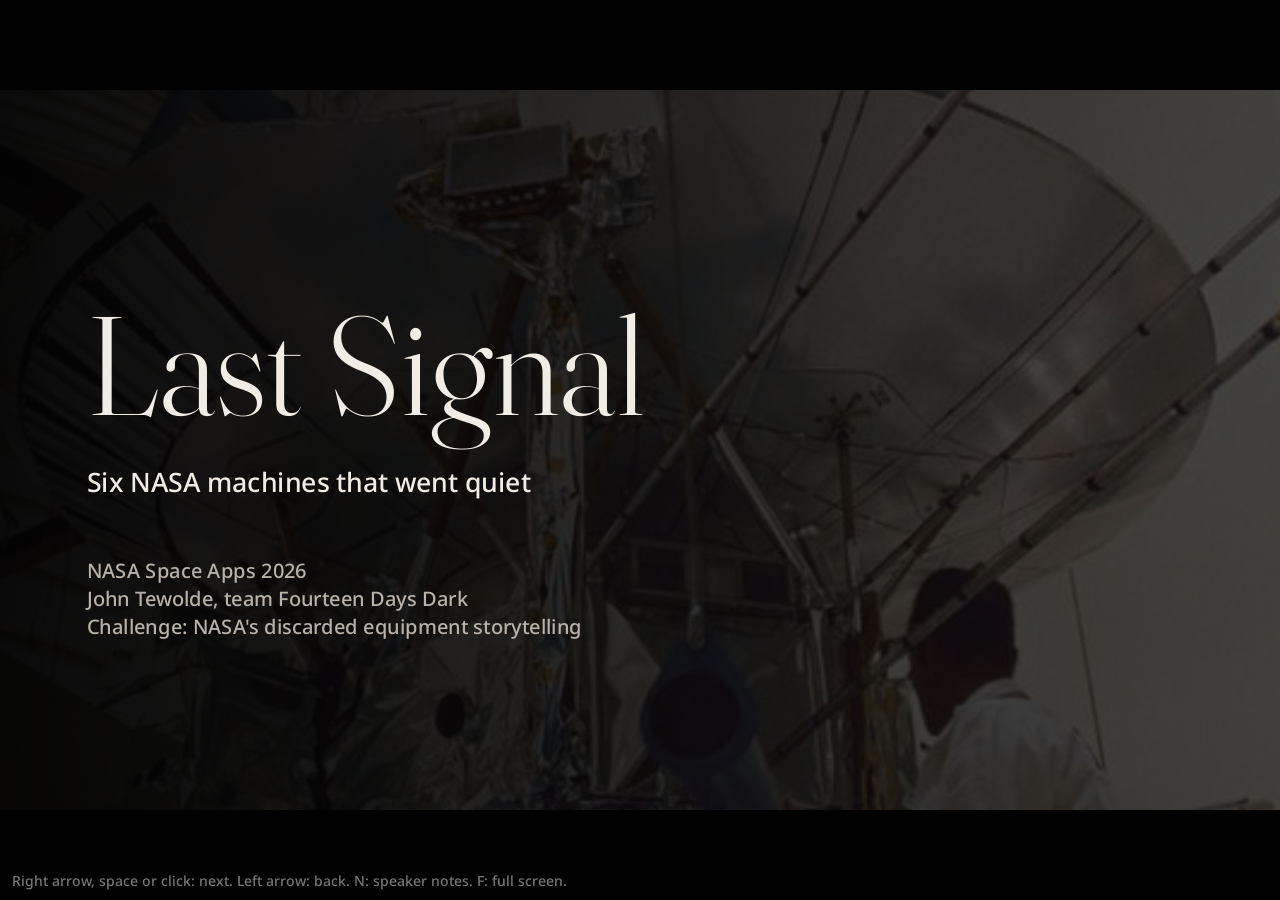
==== deck.html @ 3483a8a3 "Add 7-slide backup deck Co-Authored-By: Claude Sonnet 5.5 <noreply@anthropic.com>" ====
<!doctype html>
<html lang="en">
<head>
<meta charset="utf-8">
<meta name="viewport" content="width=device-width, initial-scale=1">
<title>Last Signal: 7-slide demo</title>
<style>
  @font-face { font-family:"Fraunces"; src:url("assets/fonts/Fraunces-latin.woff2") format("woff2"); font-weight:100 900; font-style:normal; font-display:swap; }
  @font-face { font-family:"Fraunces"; src:url("assets/fonts/Fraunces-italic-latin.woff2") format("woff2"); font-weight:100 900; font-style:italic; font-display:swap; }
  @font-face { font-family:"Noto Sans"; src:url("assets/fonts/NotoSans-500-latin.woff2") format("woff2"); font-weight:500; font-display:swap; }
  :root { --ground:#050506; --ink:#f1ece4; --soft:#b9b2a8; --serif:"Fraunces", Georgia, serif; --sans:"Noto Sans", Arial, sans-serif; }
  * { margin:0; padding:0; box-sizing:border-box; }
  html, body { width:100%; height:100%; overflow-x:clip; background:#000; color:var(--ink); }
  #stage { position:absolute; left:50%; top:50%; width:1920px; height:1080px; transform-origin:0 0; background:var(--ground); overflow:hidden; font-family:var(--serif); }
  .s { position:absolute; inset:0; display:none; }
  .s.on { display:block; }
  .bg { position:absolute; inset:0; width:100%; height:100%; object-fit:cover; }
  .shade { position:absolute; inset:0; background:linear-gradient(to right, rgba(0,0,0,.88), rgba(0,0,0,.35) 70%, rgba(0,0,0,.2)); }
  .t { position:absolute; left:130px; font-weight:300; line-height:1.08; }
  .p { position:absolute; left:130px; font-family:var(--sans); font-weight:500; font-size:40px; line-height:1.4; color:var(--soft); max-width:1100px; }
  .small { font-size:30px; }
  .grid { position:absolute; left:130px; top:250px; width:1660px; display:grid; grid-template-columns:repeat(3, minmax(0,1fr)); gap:26px; }
  .tile { position:relative; height:330px; overflow:hidden; background:#111; }
  .tile img { position:absolute; inset:0; width:100%; height:100%; object-fit:cover; }
  .tile:after { content:""; position:absolute; inset:0; background:linear-gradient(to top, rgba(0,0,0,.85), rgba(0,0,0,.05) 65%); }
  .tile b { position:absolute; left:22px; top:14px; z-index:2; font-family:var(--serif); font-weight:400; font-size:64px; }
  .tile span { position:absolute; left:22px; bottom:16px; right:22px; z-index:2; font-family:var(--sans); font-weight:500; font-size:26px; line-height:1.3; }
  .row { position:absolute; left:130px; width:1660px; display:flex; gap:60px; }
  .row div { flex:1; font-family:var(--sans); font-weight:500; font-size:34px; line-height:1.4; color:var(--soft); }
  .row b { display:block; font-family:var(--serif); font-weight:400; font-size:54px; color:var(--ink); margin-bottom:14px; }
  #notes { position:fixed; left:0; right:0; bottom:0; background:rgba(0,0,0,.92); color:#fff; font:20px/1.45 "Noto Sans", Arial, sans-serif; padding:14px 24px; display:none; z-index:9; }
  #hint { position:fixed; left:12px; bottom:10px; font:14px "Noto Sans", Arial, sans-serif; color:#777; z-index:8; }
</style>
</head>
<body>
<div id="stage">

  <!-- 1 title -->
  <section class="s on" data-n="Hi, I'm John. This is Last Signal. It's a story about six NASA machines that stopped answering. It's for the discarded equipment storytelling challenge.">
    <img class="bg" src="assets/pioneer10-whole.jpg" style="object-position:50% 45%;scale:1.6;opacity:.38" alt="">
    <div class="shade"></div>
    <div class="t" style="top:300px;font-size:210px;">Last Signal</div>
    <div class="p" style="top:560px;color:var(--ink);">Six NASA machines that went quiet</div>
    <div class="p small" style="top:700px;">NASA Space Apps 2026<br>John Tewolde, team Fourteen Days Dark<br>Challenge: NASA's discarded equipment storytelling</div>
  </section>

  <!-- 2 six machines -->
  <section class="s" data-n="Six machines. Apollo 11 and Apollo 12 on the Moon. Opportunity, InSight and Ingenuity on Mars. And Pioneer 10, far out in space. Each one has a last-contact date, and the site shows each date with a real NASA photo.">
    <div class="t" style="top:90px;font-size:100px;">Six machines. Six last signals.</div>
    <div class="grid">
      <div class="tile"><img src="assets/apollo11-easep.jpg" style="object-position:30% 55%" alt=""><b>1969</b><span>Apollo 11 stopped accepting commands, 27 August</span></div>
      <div class="tile"><img src="assets/bean-alsep.jpg" style="object-position:52% 78%" alt=""><b>1977</b><span>Apollo 12 was shut down, 30 September</span></div>
      <div class="tile"><img src="assets/pioneer10-whole.jpg" style="object-position:50% 40%" alt=""><b>2003</b><span>Pioneer 10 sent its last signal, 23 January</span></div>
      <div class="tile"><img src="assets/opportunity.jpg" style="object-position:50% 40%" alt=""><b>2018</b><span>Opportunity last heard, 10 June, in a dust storm</span></div>
      <div class="tile"><img src="assets/insight.jpg" style="object-position:50% 28%" alt=""><b>2022</b><span>InSight's last contact, 15 December</span></div>
      <div class="tile"><img src="assets/ingenuity.jpg" style="object-position:47% 45%" alt=""><b>2024</b><span>Ingenuity's mission ended, 25 January</span></div>
    </div>
  </section>

  <!-- 3 the idea -->
  <section class="s" data-n="The idea is simple. You scroll, and each machine gets one photo and one date, with a line running through all of them. The last thing each one said is what you see.">
    <img class="bg" src="assets/opportunity.jpg" style="object-position:50% 40%;opacity:.45" alt="">
    <div class="shade"></div>
    <div class="t" style="top:250px;font-size:120px;">One scroll.<br>One photo each.<br>One date each.</div>
    <div class="p" style="top:700px;">A single line runs through the whole story, and the years thin out as the machines get older.</div>
  </section>

  <!-- 4 NASA data -->
  <section class="s" data-n="Everything is from NASA. The photographs come from NASA's image library. The dates come from NASA mission pages. And Pioneer 10's distance comes from NASA JPL Horizons.">
    <div class="t" style="top:110px;font-size:110px;">Built on NASA's own material</div>
    <div class="row" style="top:420px;">
      <div><b>Photographs</b>Ten real NASA photos from the NASA Image and Video Library.</div>
      <div><b>Mission pages</b>Every date and claim is checked against a saved NASA page.</div>
      <div><b>JPL Horizons</b>Pioneer 10's distance from Earth for any day, from NASA/JPL.</div>
    </div>
  </section>

  <!-- 5 send a signal -->
  <section class="s" data-n="At the end, you can send a signal to Pioneer 10. It's about 141 times farther from the Sun than Earth is. Light takes about 19.6 hours to get there. A reply would take another 19.6 hours. Nothing answers.">
    <div class="t" style="top:130px;font-size:110px;">Send a signal to Pioneer 10</div>
    <div style="position:absolute;left:300px;top:560px;width:44px;height:44px;border-radius:50%;background:radial-gradient(circle at 35% 35%, #bcd8ff, #3f78d6 60%, #17356b);box-shadow:0 0 30px rgba(120,170,255,.55);"></div>
    <div style="position:absolute;left:344px;top:581px;width:1230px;height:2px;background:rgba(236,231,220,.4);"></div>
    <div style="position:absolute;left:1566px;top:572px;width:20px;height:20px;border-radius:50%;background:#d9d4c9;box-shadow:0 0 18px rgba(255,255,255,.6);"></div>
    <div class="p small" style="left:240px;top:640px;">Earth</div>
    <div class="p small" style="left:1450px;top:640px;">Pioneer 10, about 141 AU away</div>
    <div class="p" style="top:780px;max-width:1660px;color:var(--ink);font-family:var(--serif);font-weight:300;font-size:58px;line-height:1.2;">About 19.6 hours there. Another 19.6 hours back.<br><i>Nothing answers.</i></div>
  </section>

  <!-- 6 real and made -->
  <section class="s" data-n="What's real: the photos, the dates and the distance. What's made: the sounds, and the reply, which is a simulation, nothing is actually transmitted. I wrote it with AI tools, I checked every fact, and there are no AI-made images in the site.">
    <div class="t" style="top:110px;font-size:110px;">What is real, what is made</div>
    <div class="row" style="top:400px;">
      <div><b>Real</b>NASA photographs, last-contact dates, and Pioneer 10's distance from NASA/JPL Horizons.</div>
      <div><b>Made</b>The sound is generated in the browser. The signal and the silence are a simulation of the delay; nothing is transmitted.</div>
      <div><b>AI use</b>Code, text and concept were drafted with AI tools (Claude Code) and checked by me. The music in the video was composed with AI-written code.</div>
    </div>
  </section>

  <!-- 7 links -->
  <section class="s" data-n="Thanks. The site and the video are both public, and the links are on screen.">
    <img class="bg" src="assets/pioneer10-whole.jpg" style="object-position:50% 45%;scale:1.6;opacity:.3" alt="">
    <div class="shade"></div>
    <div class="t" style="top:240px;font-size:150px;">Last Signal</div>
    <div class="p" style="top:520px;color:var(--ink);">coderjt-elite.github.io/last-signal</div>
    <div class="p small" style="top:620px;">30-second video: link on the submission page (Google Drive)</div>
    <div class="p small" style="top:760px;">John Tewolde, team Fourteen Days Dark. Not affiliated with NASA. No NASA logos used.</div>
  </section>
</div>

<div id="notes"></div>
<div id="hint">Right arrow, space or click: next. Left arrow: back. N: speaker notes. F: full screen.</div>
<script>
  var slides = [].slice.call(document.querySelectorAll('.s')), i = 0, stage = document.getElementById('stage');
  function fit() { var k = Math.min(innerWidth / 1920, innerHeight / 1080); stage.style.transform = 'scale(' + k + ') translate(-50%,-50%)'; stage.style.transformOrigin = '0 0'; stage.style.left = '50%'; stage.style.top = '50%'; }
  function go(n) { i = Math.max(0, Math.min(slides.length - 1, n)); slides.forEach(function (s, k) { s.classList.toggle('on', k === i); }); document.getElementById('notes').textContent = (i + 1) + '/7: ' + slides[i].getAttribute('data-n'); }
  addEventListener('resize', fit); fit(); go(0);
  addEventListener('keydown', function (e) {
    if (e.key === 'ArrowRight' || e.key === ' ' || e.key === 'PageDown') { go(i + 1); e.preventDefault(); }
    else if (e.key === 'ArrowLeft' || e.key === 'PageUp') { go(i - 1); }
    else if (e.key === 'n' || e.key === 'N') { var n = document.getElementById('notes'); n.style.display = n.style.display === 'block' ? 'none' : 'block'; }
    else if (e.key === 'f' || e.key === 'F') { if (document.fullscreenElement) document.exitFullscreen(); else document.documentElement.requestFullscreen(); }
  });
  addEventListener('click', function () { go(i + 1); });
</script>
</body>
</html>
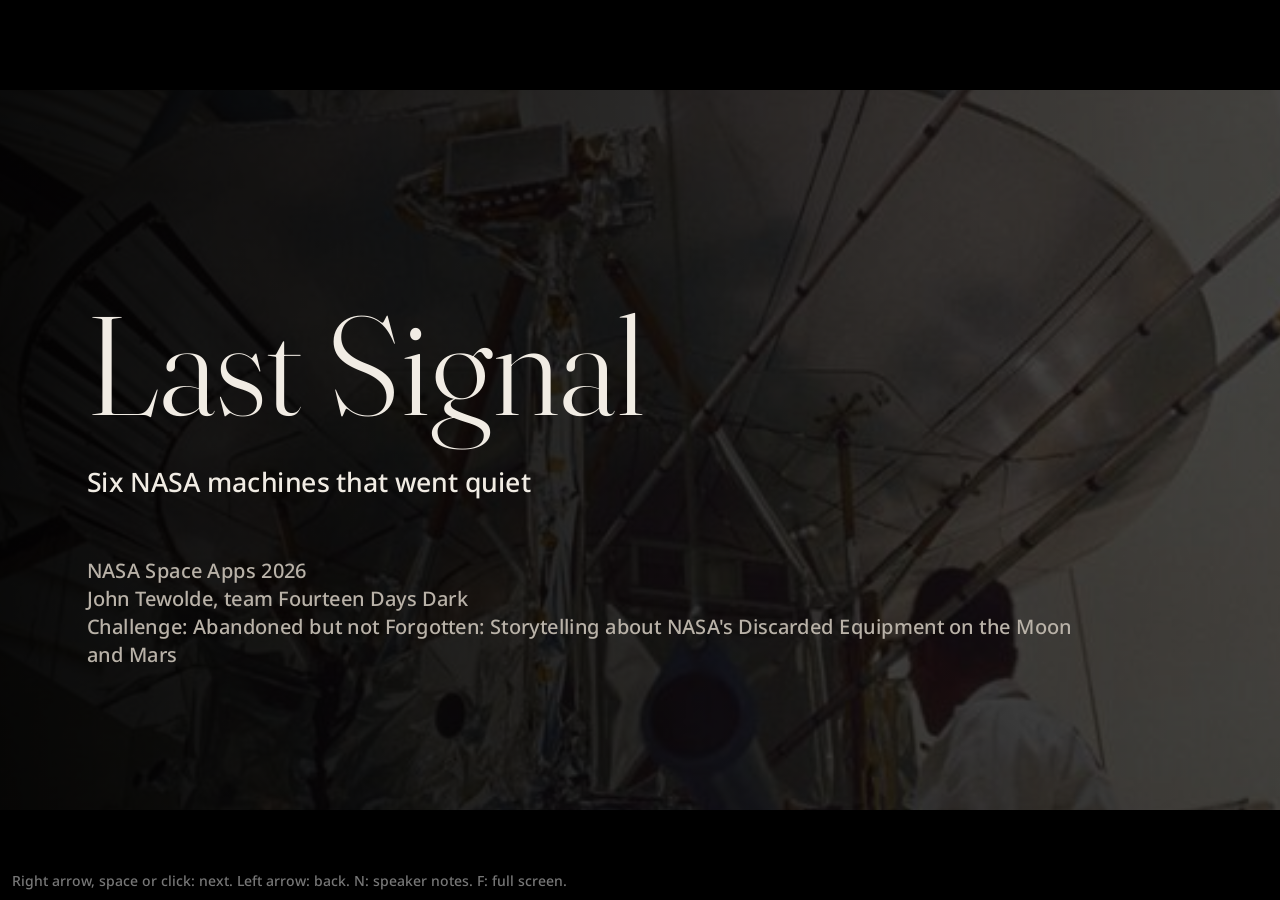
==== commit 167d079b: "Deck: exact challenge title Co-Authored-By: Claude Sonnet 5.5 <noreply@anthropic.com>" ====
--- a/deck.html
+++ b/deck.html
@@ -17,7 +17,7 @@
   .bg { position:absolute; inset:0; width:100%; height:100%; object-fit:cover; }
   .shade { position:absolute; inset:0; background:linear-gradient(to right, rgba(0,0,0,.88), rgba(0,0,0,.35) 70%, rgba(0,0,0,.2)); }
   .t { position:absolute; left:130px; font-weight:300; line-height:1.08; }
-  .p { position:absolute; left:130px; font-family:var(--sans); font-weight:500; font-size:40px; line-height:1.4; color:var(--soft); max-width:1100px; }
+  .p { position:absolute; left:130px; font-family:var(--sans); font-weight:500; font-size:40px; line-height:1.4; color:var(--soft); max-width:1500px; }
   .small { font-size:30px; }
   .grid { position:absolute; left:130px; top:250px; width:1660px; display:grid; grid-template-columns:repeat(3, minmax(0,1fr)); gap:26px; }
   .tile { position:relative; height:330px; overflow:hidden; background:#111; }
@@ -41,7 +41,7 @@
     <div class="shade"></div>
     <div class="t" style="top:300px;font-size:210px;">Last Signal</div>
     <div class="p" style="top:560px;color:var(--ink);">Six NASA machines that went quiet</div>
-    <div class="p small" style="top:700px;">NASA Space Apps 2026<br>John Tewolde, team Fourteen Days Dark<br>Challenge: NASA's discarded equipment storytelling</div>
+    <div class="p small" style="top:700px;">NASA Space Apps 2026<br>John Tewolde, team Fourteen Days Dark<br>Challenge: Abandoned but not Forgotten: Storytelling about NASA's Discarded Equipment on the Moon and Mars</div>
   </section>
 
   <!-- 2 six machines -->
